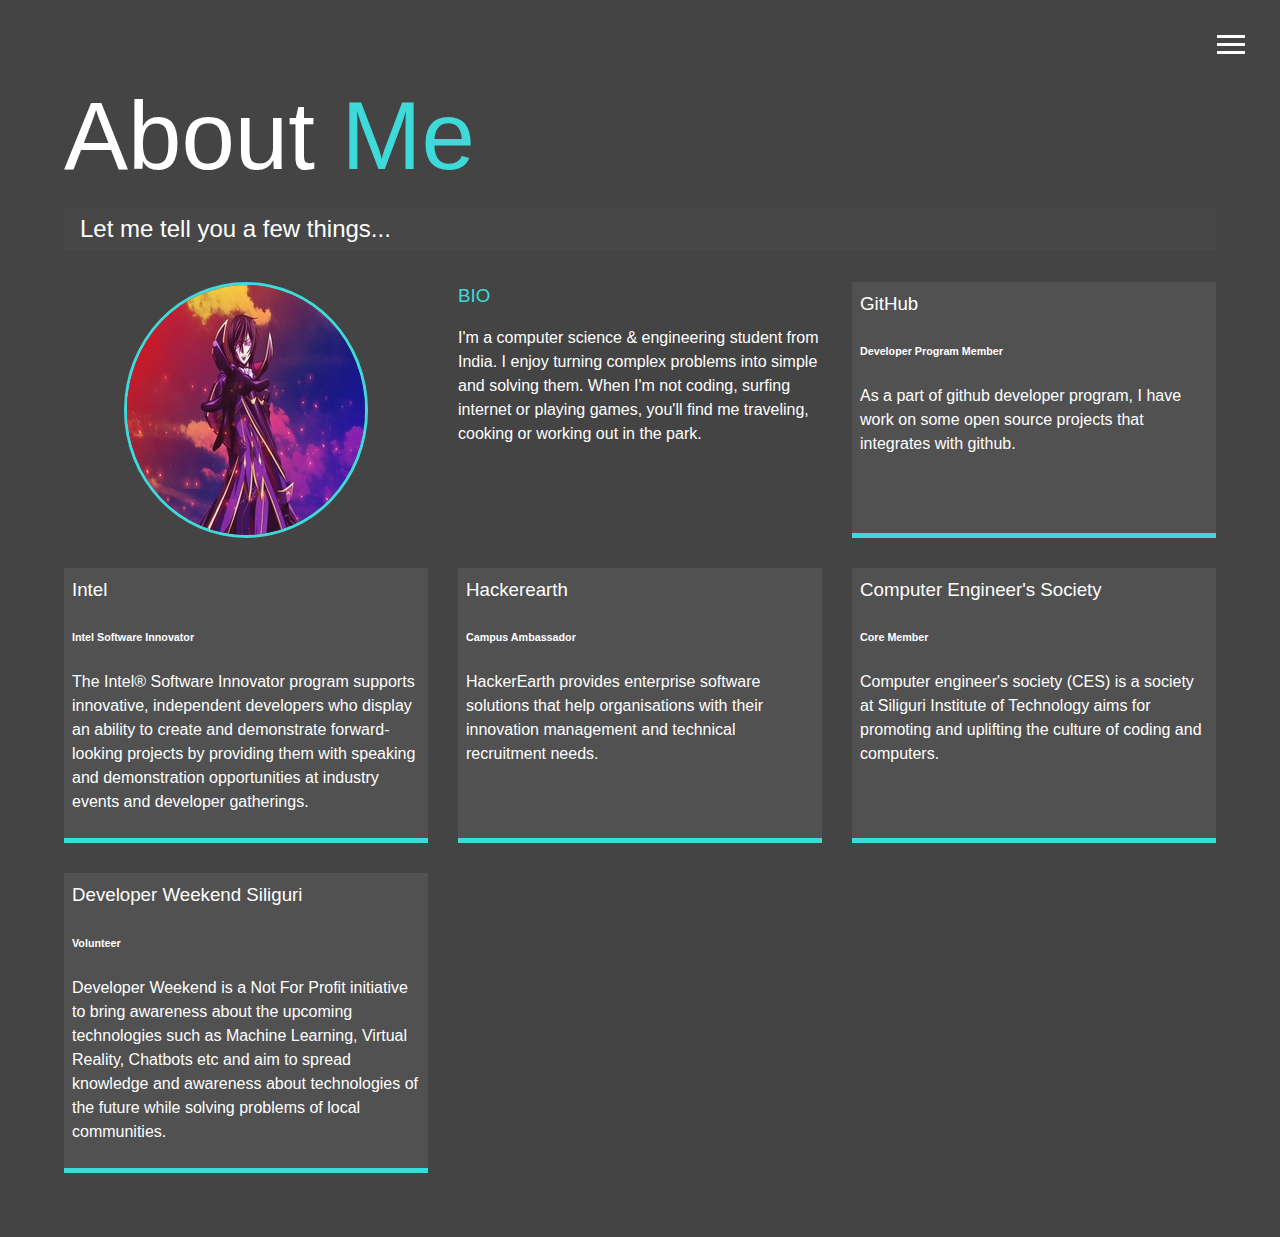
==== about.html @ d6892e40 "updated the portfolio" ====
<!DOCTYPE html>
<html lang="en">

<head>
  <meta charset="UTF-8" />
  <meta name="viewport" content="width=device-width, initial-scale=1.0" />
  <link rel="icon" href="index.ico">
  <meta http-equiv="X-UA-Compatible" content="ie=edge" />
  <link rel="stylesheet" href="https://use.fontawesome.com/releases/v5.2.0/css/all.css"
    integrity="sha384-hWVjflwFxL6sNzntih27bfxkr27PmbbK/iSvJ+a4+0owXq79v+lsFkW54bOGbiDQ" crossorigin="anonymous" />

  <link rel="stylesheet" href="css/main.css" />
  <title>About Me</title>
</head>

<body>
  <header>
    <div class="menu-btn">
      <div class="btn-line"></div>
      <div class="btn-line"></div>
      <div class="btn-line"></div>
    </div>

    <nav class="menu">
      <div class="menu-branding">
        <div class="portrait"></div>
      </div>
      <ul class="menu-nav">
        <li class="nav-item">
          <a href="index.html" class="nav-link"> Home </a>
        </li>
        <li class="nav-item current">
          <a href="about.html" class="nav-link"> About Me </a>
        </li>
        <li class="nav-item">
          <a href="work.html" class="nav-link"> My Work </a>
        </li>
        <li class="nav-item">
          <a href="contact.html" class="nav-link"> How To Reach Me </a>
        </li>
        <li class="nav-item">
          <a href="Gaurav.pdf" download class="nav-link"> Resume </a>
        </li>
      </ul>
    </nav>
  </header>

  <main id="about">
    <h1 class="lg-heading">About <span class="text-secondary">Me</span></h1>
    <h2 class="sm-heading">Let me tell you a few things...</h2>
    <div class="about-info">
      <img src="img/portrait.jpg" alt="John Doe" class="bio-image" />

      <div class="bio">
        <h3 class="text-secondary">BIO</h3>
        <p>
          I'm a computer science & engineering student from India. I enjoy
          turning complex problems into simple and solving them. When I'm not
          coding, surfing internet or playing games, you'll find me traveling,
          cooking or working out in the park.
        </p>
      </div>

      <div class="job job-2">
        <h3>Hackerearth</h3>
        <h6>Campus Ambassador</h6>
        <p>
          HackerEarth provides enterprise software solutions that help
          organisations with their innovation management and technical
          recruitment needs.
        </p>
      </div>


      <div class="job job-4">
        <h3>GitHub</h3>
        <h6>Developer Program Member</h6>
        <p>
          As a part of github developer program, I have work on some open source projects 
          that integrates with github.
        </p>
      </div>

      <div class="job job-3">
        <h3>Computer Engineer's Society</h3>
        <h6>Core Member</h6>
        <p>
          Computer engineer's society (CES) is a society at Siliguri Institute
          of Technology aims for promoting and uplifting the culture of coding
          and computers.
        </p>
      </div>

      <div class="job job-1">
          <h3>Intel</h3>
          <h6>Intel Software Innovator</h6>
          <p>
              The Intel® Software Innovator program supports innovative, 
              independent developers who display an ability to create and 
              demonstrate forward-looking projects by providing them with speaking 
              and demonstration opportunities at industry events and developer 
              gatherings.
          </p>
      </div>


      <div class="job job-5">
        <h3>Developer Weekend Siliguri</h3>
        <h6>Volunteer</h6>
        <p>
          Developer Weekend is a Not For Profit initiative to bring awareness
          about the upcoming technologies such as Machine Learning, Virtual
          Reality, Chatbots etc and aim to spread knowledge and awareness
          about technologies of the future while solving problems of local
          communities.
        </p>
      </div>

    </div>
  </main>

  <script src="js/main.js"></script>
</body>

</html>
---- css/main.css ----
.menu-btn {
  position: absolute;
  z-index: 3;
  right: 35px;
  top: 35px;
  cursor: pointer;
  transition: all 0.8s ease-out;
}
.menu-btn .btn-line {
  width: 28px;
  height: 3px;
  margin: 0 0 5px 0;
  background: #ffffff;
  transition: all 0.8s ease-out;
}
.menu-btn.close {
  transform: rotate(180deg);
}
.menu-btn.close .btn-line:nth-child(1) {
  transform: rotate(45deg) translate(5px, 5px);
}
.menu-btn.close .btn-line:nth-child(2) {
  opacity: 0;
}
.menu-btn.close .btn-line:nth-child(3) {
  transform: rotate(-45deg) translate(7px, -6px);
}

.menu {
  position: fixed;
  top: 0;
  width: 100%;
  opacity: 0.96;
  visibility: hidden;
}
.menu.show {
  visibility: visible;
}
.menu-branding,
.menu-nav {
  display: flex;
  flex-flow: column wrap;
  align-items: center;
  justify-content: center;
  float: left;
  width: 50%;
  height: 100vh;
  overflow: hidden;
}
.menu-nav {
  margin: 0;
  padding: 0;
  background: #373737;
  list-style: none;
  transform: translate3d(0, -100%, 0);
  transition: all 0.8s ease-out;
}
.menu-nav.show {
  transform: translate3d(0, 0, 0);
}
.menu-branding {
  background: #444;
  transform: translate3d(0, 100%, 0);
  transition: all 0.8s ease-out;
}
.menu-branding.show {
  transform: translate3d(0, 0, 0);
}
.menu-branding .portrait {
  width: 250px;
  height: 250px;
  background: url("../img/portrait.jpg");
  border-radius: 50%;
  border: solid 3px #3edada;
}
.menu .nav-item {
  transform: translate3d(600px, 0, 0);
  transition: all 0.8s ease-out;
}
.menu .nav-item.show {
  transform: translate3d(0, 0, 0);
}
.menu.current > a {
  color: #3edada;
}
.menu .nav-link {
  display: inline-block;
  position: relative;
  font-size: 30px;
  text-transform: uppercase;
  padding: 1rem 0;
  font-weight: 300;
  color: #ffffff;
  text-decoration: none;
  transition: all 0.8s ease-out;
}
.menu .nav-link:hover {
  color: #3edada;
}

.nav-item:nth-child(1) {
  transition-delay: 0.1s;
}

.nav-item:nth-child(2) {
  transition-delay: 0.2s;
}

.nav-item:nth-child(3) {
  transition-delay: 0.3s;
}

.nav-item:nth-child(4) {
  transition-delay: 0.4s;
}

* {
  box-sizing: border-box;
}

body {
  background: #444;
  color: #ffffff;
  height: 100%;
  margin: 0;
  font-family: "Segoe UI", Tahoma, Geneva, Verdana, sans-serif;
  line-height: 1.5;
}
body#bg-img {
  background: url(../img/background.jpg);
  background-attachment: fixed;
  background-size: cover;
}
body#bg-img:after {
  content: "";
  position: absolute;
  top: 0;
  right: 0;
  width: 100%;
  height: 100%;
  z-index: -1;
  background: rgba(68, 68, 68, 0.6);
}

h1,
h2,
h3 {
  margin: 0;
  font-weight: 400;
}
h1.lg-heading,
h2.lg-heading,
h3.lg-heading {
  font-size: 6rem;
}
h1.sm-heading,
h2.sm-heading,
h3.sm-heading {
  margin-bottom: 2rem;
  padding: 0.2rem 1rem;
  background: rgba(73, 73, 73, 0.5);
}

a {
  color: #fff;
  text-decoration: none;
}

header {
  position: fixed;
  z-index: 2;
  width: 100%;
}

.text-secondary {
  color: #3edada;
}

main {
  padding: 4rem;
  min-height: calc(100vh-60px);
}
main .icons {
  margin-top: 1rem;
}
main .icons a {
  padding: 0.4rem;
}
main .icons a:hover {
  color: #1b1ece;
  transition: all 0.8s ease-out;
}
main#home {
  overflow: hidden;
}
main#home h1 {
  margin-top: 20vh;
}

.about-info {
  display: grid;
  grid-gap: 30px;
  grid-template-areas: "bioimage bio bio" "job1 job2 job3";
  grid-template-columns: repeat(3, 1fr);
}
.about-info .bio-image {
  grid-area: bioimage;
  margin: auto;
  border-radius: 50%;
  border: #3edada 3px solid;
}
.about-info .job-1 {
  grid-area: job1;
}
.about-info .job-2 {
  grid-area: job2;
}
.about-info .job-3 {
  grid-area: job3;
}
.about-info .job {
  background: #515151;
  padding: 0.5rem;
  border-bottom: #3edada 5px solid;
}

.projects {
  display: grid;
  grid-gap: 0.7rem;
  grid-template-columns: repeat(3, 1fr);
}
.projects img {
  width: 100%;
  border: 3px #fff solid;
}
.projects img:hover {
  opacity: 0.5;
  border-color: #3edada;
  transition: all 0.8s ease-out;
}

.boxes {
  display: flex;
  flex-wrap: wrap;
  justify-content: space-evenly;
  align-items: center;
  margin-top: 1rem;
}
.boxes div {
  font-size: 1.5rem;
  border: 3px #fff solid;
  padding: 1.5rem 2.5rem;
  margin-bottom: 3rem;
  transition: all 0.8s ease-out;
}
.boxes div:hover {
  padding: 0.5rem 1.5rem;
  background: #3edada;
  color: #000000;
}
.boxes div:hover span {
  color: #000000;
}

.btn,
.btn-dark,
.btn-light {
  display: block;
  padding: 0.5rem 1rem;
  border: 0;
  margin-bottom: 0.3rem;
}
.btn:hover,
.btn-dark:hover,
.btn-light:hover {
  background: #3edada;
  color: set-text-color #3edada;
}

.btn-dark {
  background: black;
  color: #fff;
}

.btn-light {
  background: #c4c4c4;
  color: #333333;
}

#main-footer {
  text-align: center;
  padding: 1rem;
  background: #2b2b2b;
  color: #ffffff;
  height: 60px;
}

@media screen and (min-width: 1171px) {
  .projects {
    grid-template-columns: repeat(4, 1fr);
  }
}

@media screen and (min-width: 769) and (max-width: 1170px) {
  .projects {
    grid-template-columns: repeat(3, 1fr);
  }
}

@media screen and (max-width: 768px) {
  main {
    align-items: center;
    text-align: center;
  }
  main .lg-heading {
    line-height: 1;
    margin-bottom: 1rem;
  }
  ul.menu-nav,
  div.menu-branding {
    float: none;
    width: 100%;
    min-height: 0;
  }
  ul.menu-nav.show,
  div.menu-branding.show {
    transform: translate3d(0, 0, 0);
  }
  .menu-nav {
    height: 75vh;
    transform: translate3d(-100%, 0, 0);
    font-size: 24px;
  }
  .menu-branding {
    height: 25vh;
    transform: translate3d(100%, 0, 0);
  }
  .menu-branding .portrait {
    background: url("../img/portrait_small.jpg");
    width: 150px;
    height: 150px;
  }
  .about-info {
    grid-template-areas: "bioimage" "bio" "job1" "job2" "job3";
    grid-template-columns: 1fr;
  }
  .projects {
    grid-template-columns: repeat(2, 1fr);
  }
}

@media screen and (max-width: 500px) {
  main#home h1 {
    margin-top: 10vh;
  }
  .projects {
    grid-template-columns: 1fr;
  }
}
.heart {
  fill: red;
  position: relative;
  top: 5px;
  width: 25px;
  animation: pulse 1s ease infinite;
}

@keyframes pulse {
  0% { transform: scale(1); }
  50% { transform: scale(1.3); }
  100% { transform: scale(1); }
}
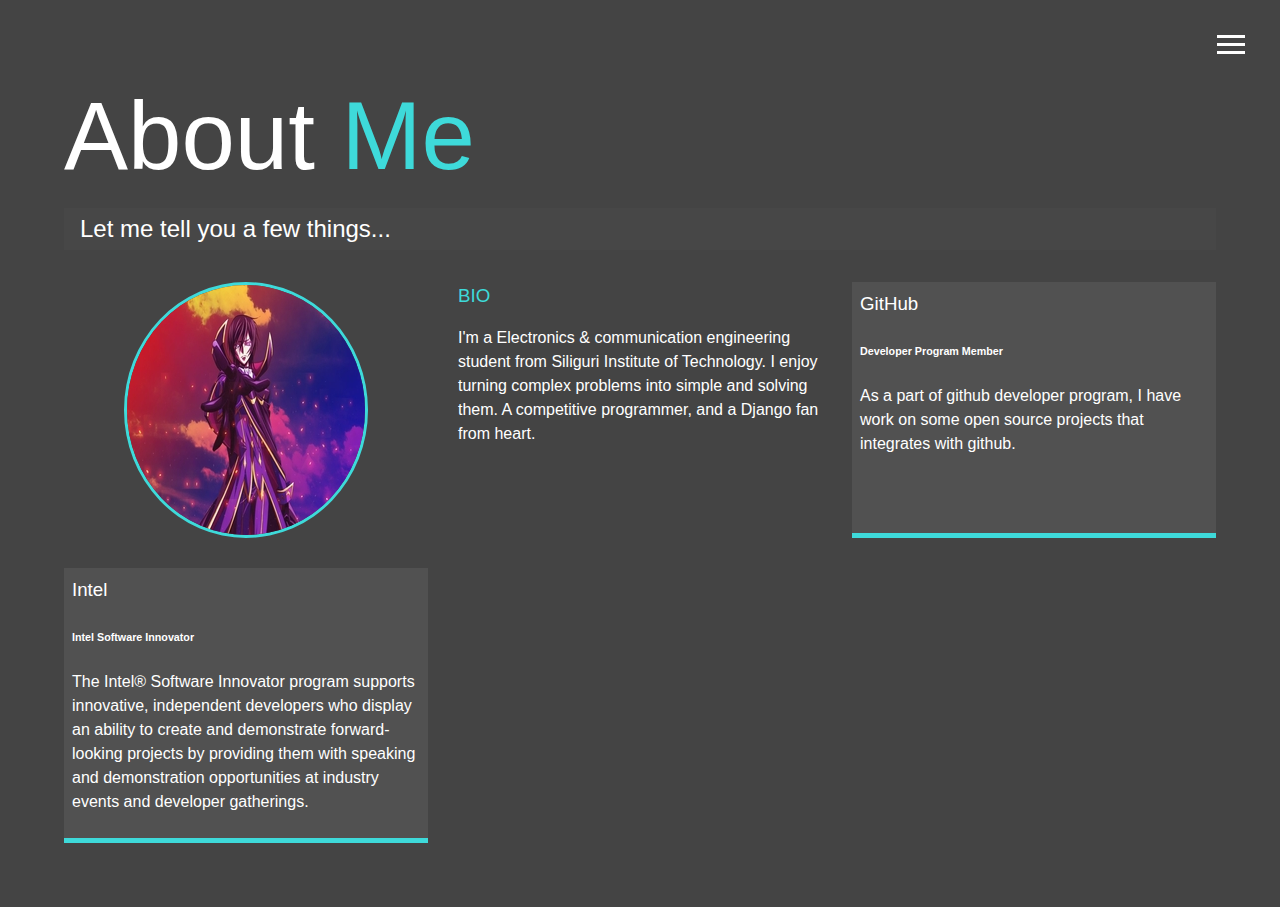
==== commit 55394684: "changed about.html contact.html and work.html file" ====
--- a/about.html
+++ b/about.html
@@ -39,7 +39,7 @@
           <a href="contact.html" class="nav-link"> How To Reach Me </a>
         </li>
         <li class="nav-item">
-          <a href="Gaurav.pdf" download class="nav-link"> Resume </a>
+          <a href="shankhadeepCV.pdf" download class="nav-link"> Resume </a>
         </li>
       </ul>
     </nav>
@@ -54,40 +54,17 @@
       <div class="bio">
         <h3 class="text-secondary">BIO</h3>
         <p>
-          I'm a computer science & engineering student from India. I enjoy
-          turning complex problems into simple and solving them. When I'm not
-          coding, surfing internet or playing games, you'll find me traveling,
-          cooking or working out in the park.
+          I'm a Electronics & communication engineering student from Siliguri Institute of Technology.
+          I enjoy turning complex problems into simple and solving them. A competitive programmer,
+          and a Django fan from heart. 
         </p>
       </div>
-
-      <div class="job job-2">
-        <h3>Hackerearth</h3>
-        <h6>Campus Ambassador</h6>
-        <p>
-          HackerEarth provides enterprise software solutions that help
-          organisations with their innovation management and technical
-          recruitment needs.
-        </p>
-      </div>
-
-
       <div class="job job-4">
         <h3>GitHub</h3>
         <h6>Developer Program Member</h6>
         <p>
           As a part of github developer program, I have work on some open source projects 
           that integrates with github.
-        </p>
-      </div>
-
-      <div class="job job-3">
-        <h3>Computer Engineer's Society</h3>
-        <h6>Core Member</h6>
-        <p>
-          Computer engineer's society (CES) is a society at Siliguri Institute
-          of Technology aims for promoting and uplifting the culture of coding
-          and computers.
         </p>
       </div>
 
@@ -101,21 +78,7 @@
               and demonstration opportunities at industry events and developer 
               gatherings.
           </p>
-      </div>
-
-
-      <div class="job job-5">
-        <h3>Developer Weekend Siliguri</h3>
-        <h6>Volunteer</h6>
-        <p>
-          Developer Weekend is a Not For Profit initiative to bring awareness
-          about the upcoming technologies such as Machine Learning, Virtual
-          Reality, Chatbots etc and aim to spread knowledge and awareness
-          about technologies of the future while solving problems of local
-          communities.
-        </p>
-      </div>
-
+        </div>
     </div>
   </main>
 
